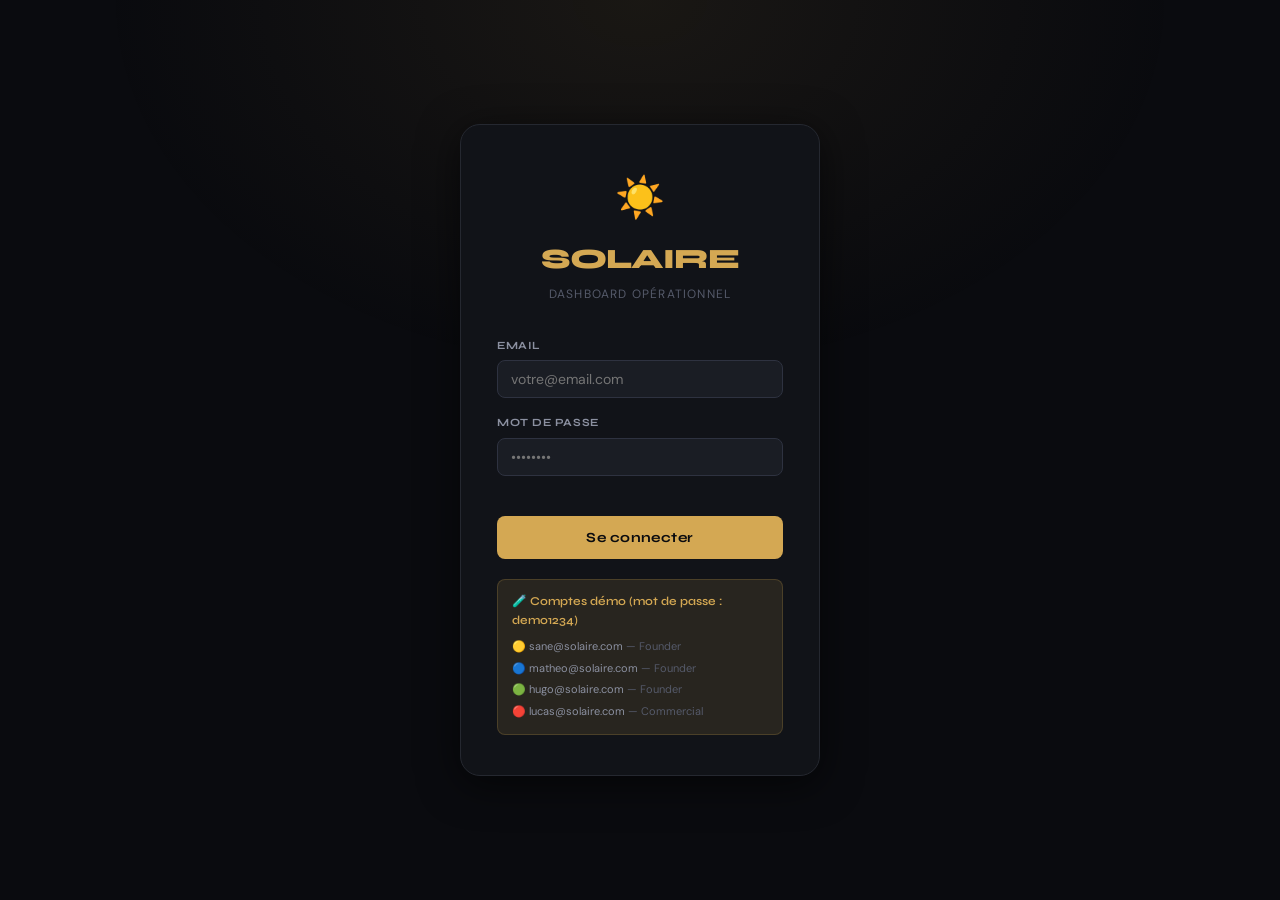
==== index.html @ 40628f66 "Add files via upload" ====
<!DOCTYPE html>
<html lang="fr">
<head>
<meta charset="UTF-8">
<meta name="viewport" content="width=device-width, initial-scale=1.0">
<title>Solaire — Connexion</title>
<link rel="preconnect" href="https://fonts.googleapis.com">
<link href="https://fonts.googleapis.com/css2?family=Syne:wght@400;600;700;800&family=DM+Sans:wght@300;400;500&display=swap" rel="stylesheet">
<link rel="stylesheet" href="css/style.css">
<style>
body { display: flex; align-items: center; justify-content: center; min-height: 100vh; background: var(--bg); }
.login-bg {
  position: fixed; inset: 0; z-index: 0;
  background: radial-gradient(ellipse 60% 60% at 50% 0%, rgba(212,168,83,0.08) 0%, transparent 70%);
}
.login-wrap { position: relative; z-index: 1; width: 100%; max-width: 400px; padding: 20px; }
.login-card {
  background: var(--bg2);
  border: 1px solid var(--border);
  border-radius: 20px;
  padding: 40px 36px;
  box-shadow: var(--shadow-lg);
}
.login-logo { text-align: center; margin-bottom: 32px; }
.login-logo-icon { font-size: 40px; margin-bottom: 8px; }
.login-logo h1 { font-family: 'Syne', sans-serif; font-weight: 800; font-size: 28px; letter-spacing: -0.03em; color: var(--accent); }
.login-logo p { font-size: 12px; color: var(--text3); margin-top: 4px; text-transform: uppercase; letter-spacing: 0.1em; }
.login-form-group { margin-bottom: 16px; }
.login-form-group label { display: block; font-size: 11px; font-weight: 700; font-family: 'Syne', sans-serif; color: var(--text2); margin-bottom: 6px; text-transform: uppercase; letter-spacing: 0.05em; }
.login-submit { width: 100%; margin-top: 24px; padding: 13px; font-size: 14px; border-radius: var(--radius-sm); background: var(--accent); color: #0a0b0f; font-weight: 700; font-family: 'Syne', sans-serif; border: none; cursor: pointer; transition: all .2s; letter-spacing: 0.03em; }
.login-submit:hover { background: var(--accent2); transform: translateY(-1px); }
.login-error { background: var(--red-dim); border: 1px solid rgba(239,68,68,0.3); border-radius: var(--radius-sm); padding: 10px 14px; font-size: 13px; color: var(--red); margin-top: 12px; display: none; }
.demo-hint { background: var(--accent-dim); border: 1px solid rgba(212,168,83,0.2); border-radius: var(--radius-sm); padding: 12px 14px; margin-top: 20px; }
.demo-hint p { font-size: 12px; color: var(--accent); margin-bottom: 6px; font-weight: 600; font-family: 'Syne', sans-serif; }
.demo-hint ul { font-size: 11px; color: var(--text3); list-style: none; }
.demo-hint li { padding: 2px 0; }
.demo-hint li span { color: var(--text2); }
</style>
</head>
<body>
<div class="login-bg"></div>
<div class="login-wrap">
  <div class="login-card">
    <div class="login-logo">
      <div class="login-logo-icon">☀️</div>
      <h1>SOLAIRE</h1>
      <p>Dashboard Opérationnel</p>
    </div>
    <div class="login-form-group">
      <label>Email</label>
      <input type="email" id="login-email" placeholder="votre@email.com" autocomplete="email">
    </div>
    <div class="login-form-group">
      <label>Mot de passe</label>
      <input type="password" id="login-password" placeholder="••••••••" autocomplete="current-password">
    </div>
    <div class="login-error" id="login-error">Email ou mot de passe incorrect</div>
    <button class="login-submit" onclick="handleLogin()">Se connecter</button>
    <div class="demo-hint">
      <p>🧪 Comptes démo (mot de passe : demo1234)</p>
      <ul>
        <li>🟡 <span>sane@solaire.com</span> — Founder</li>
        <li>🔵 <span>matheo@solaire.com</span> — Founder</li>
        <li>🟢 <span>hugo@solaire.com</span> — Founder</li>
        <li>🔴 <span>lucas@solaire.com</span> — Commercial</li>
      </ul>
    </div>
  </div>
</div>
<script src="js/supabase.js"></script>
<script src="js/auth.js"></script>
<script>
document.addEventListener('DOMContentLoaded', () => {
  const existing = getDemoUser();
  if (existing) {
    window.location.href = existing.role === 'founder' ? 'dashboard-founder.html' : 'dashboard-commercial.html';
  }
  document.getElementById('login-password').addEventListener('keydown', e => {
    if (e.key === 'Enter') handleLogin();
  });
});

function handleLogin() {
  const email = document.getElementById('login-email').value.trim();
  const password = document.getElementById('login-password').value;
  const profile = authLogin(email, password);
  if (!profile) {
    document.getElementById('login-error').style.display = 'block';
    return;
  }
  window.location.href = profile.role === 'founder' ? 'dashboard-founder.html' : 'dashboard-commercial.html';
}
</script>
</body>
</html>
---- css/style.css ----
@import url('https://fonts.googleapis.com/css2?family=Syne:wght@400;500;600;700;800&family=DM+Sans:wght@300;400;500&display=swap');

:root {
  --bg: #0a0b0f;
  --bg2: #111318;
  --bg3: #1a1d24;
  --border: #252830;
  --border2: #2e3240;
  --text: #e8eaf0;
  --text2: #8b90a0;
  --text3: #555a6a;
  --accent: #D4A853;
  --accent2: #e8c070;
  --accent-dim: rgba(212,168,83,0.12);
  --red: #ef4444;
  --red-dim: rgba(239,68,68,0.12);
  --green: #22c55e;
  --green-dim: rgba(34,197,94,0.12);
  --blue: #3b82f6;
  --blue-dim: rgba(59,130,246,0.12);
  --purple: #8b5cf6;
  --purple-dim: rgba(139,92,246,0.12);
  --orange: #f97316;
  --orange-dim: rgba(249,115,22,0.12);
  --radius: 12px;
  --radius-sm: 8px;
  --shadow: 0 4px 24px rgba(0,0,0,0.4);
  --shadow-lg: 0 8px 40px rgba(0,0,0,0.6);
}

* { box-sizing: border-box; margin: 0; padding: 0; }
html, body { height: 100%; }

body {
  font-family: 'DM Sans', sans-serif;
  background: var(--bg);
  color: var(--text);
  font-size: 14px;
  line-height: 1.6;
  -webkit-font-smoothing: antialiased;
}

h1, h2, h3, h4, h5 { font-family: 'Syne', sans-serif; }

a { color: var(--accent); text-decoration: none; }
a:hover { color: var(--accent2); }

input, select, textarea {
  background: var(--bg3);
  border: 1px solid var(--border2);
  color: var(--text);
  border-radius: var(--radius-sm);
  padding: 9px 13px;
  font-family: 'DM Sans', sans-serif;
  font-size: 14px;
  outline: none;
  transition: border-color .2s;
  width: 100%;
}
input:focus, select:focus, textarea:focus { border-color: var(--accent); }
select option { background: var(--bg3); }
textarea { resize: vertical; min-height: 80px; }

button {
  cursor: pointer;
  font-family: 'Syne', sans-serif;
  font-size: 13px;
  font-weight: 600;
  border: none;
  border-radius: var(--radius-sm);
  padding: 9px 18px;
  transition: all .18s;
  letter-spacing: 0.02em;
}

.btn-primary {
  background: var(--accent);
  color: #0a0b0f;
}
.btn-primary:hover { background: var(--accent2); transform: translateY(-1px); }

.btn-ghost {
  background: transparent;
  color: var(--text2);
  border: 1px solid var(--border2);
}
.btn-ghost:hover { border-color: var(--accent); color: var(--accent); }

.btn-danger {
  background: var(--red-dim);
  color: var(--red);
  border: 1px solid rgba(239,68,68,0.2);
}
.btn-danger:hover { background: var(--red); color: white; }

.btn-sm { padding: 5px 12px; font-size: 12px; }
.btn-icon { padding: 7px; background: var(--bg3); color: var(--text2); border: 1px solid var(--border); }
.btn-icon:hover { border-color: var(--accent); color: var(--accent); }

/* SCROLLBAR */
::-webkit-scrollbar { width: 5px; height: 5px; }
::-webkit-scrollbar-track { background: var(--bg); }
::-webkit-scrollbar-thumb { background: var(--border2); border-radius: 99px; }
::-webkit-scrollbar-thumb:hover { background: var(--text3); }

/* TAGS / BADGES */
.badge {
  display: inline-flex;
  align-items: center;
  gap: 4px;
  padding: 3px 9px;
  border-radius: 99px;
  font-size: 11px;
  font-weight: 600;
  font-family: 'Syne', sans-serif;
  letter-spacing: 0.03em;
  text-transform: uppercase;
}
.badge-chaud { background: rgba(239,68,68,0.15); color: #ef4444; }
.badge-tiede { background: rgba(249,115,22,0.15); color: #f97316; }
.badge-froid { background: rgba(59,130,246,0.15); color: #3b82f6; }
.badge-termine { background: var(--green-dim); color: var(--green); }
.badge-en_cours { background: var(--blue-dim); color: var(--blue); }
.badge-a_faire { background: var(--bg3); color: var(--text2); border: 1px solid var(--border2); }
.badge-en_retard { background: var(--red-dim); color: var(--red); }
.badge-urgente { background: rgba(239,68,68,0.15); color: #ef4444; }
.badge-haute { background: rgba(249,115,22,0.15); color: #f97316; }
.badge-normale { background: var(--bg3); color: var(--text2); border: 1px solid var(--border2); }
.badge-basse { background: var(--green-dim); color: var(--green); }

/* AVATAR */
.avatar {
  width: 30px;
  height: 30px;
  border-radius: 50%;
  display: inline-flex;
  align-items: center;
  justify-content: center;
  font-family: 'Syne', sans-serif;
  font-weight: 700;
  font-size: 12px;
  flex-shrink: 0;
}

/* CARD */
.card {
  background: var(--bg2);
  border: 1px solid var(--border);
  border-radius: var(--radius);
  padding: 20px;
}
.card-header {
  display: flex;
  align-items: center;
  justify-content: space-between;
  margin-bottom: 16px;
}
.card-title {
  font-family: 'Syne', sans-serif;
  font-weight: 700;
  font-size: 15px;
  color: var(--text);
}

/* TABLE */
.table-wrap { overflow-x: auto; }
table { width: 100%; border-collapse: collapse; }
th {
  text-align: left;
  padding: 10px 14px;
  font-family: 'Syne', sans-serif;
  font-size: 11px;
  font-weight: 700;
  letter-spacing: 0.06em;
  text-transform: uppercase;
  color: var(--text3);
  border-bottom: 1px solid var(--border);
  white-space: nowrap;
}
td {
  padding: 12px 14px;
  border-bottom: 1px solid var(--border);
  color: var(--text2);
  font-size: 13px;
}
tr:last-child td { border-bottom: none; }
tr:hover td { background: rgba(255,255,255,0.015); }
td.text-main { color: var(--text); font-weight: 500; }

/* PROGRESS BAR */
.progress-bar {
  height: 6px;
  background: var(--bg3);
  border-radius: 99px;
  overflow: hidden;
}
.progress-fill {
  height: 100%;
  background: var(--accent);
  border-radius: 99px;
  transition: width .4s ease;
}

/* MODAL */
.modal-overlay {
  position: fixed;
  inset: 0;
  background: rgba(0,0,0,0.7);
  backdrop-filter: blur(4px);
  z-index: 1000;
  display: flex;
  align-items: center;
  justify-content: center;
  padding: 20px;
  opacity: 0;
  pointer-events: none;
  transition: opacity .2s;
}
.modal-overlay.active { opacity: 1; pointer-events: all; }
.modal {
  background: var(--bg2);
  border: 1px solid var(--border2);
  border-radius: 16px;
  padding: 28px;
  width: 100%;
  max-width: 520px;
  max-height: 90vh;
  overflow-y: auto;
  transform: translateY(16px);
  transition: transform .2s;
  box-shadow: var(--shadow-lg);
}
.modal-overlay.active .modal { transform: translateY(0); }
.modal-header {
  display: flex;
  align-items: center;
  justify-content: space-between;
  margin-bottom: 24px;
}
.modal-title {
  font-family: 'Syne', sans-serif;
  font-weight: 700;
  font-size: 18px;
}
.modal-close {
  background: var(--bg3);
  border: 1px solid var(--border2);
  color: var(--text2);
  width: 32px;
  height: 32px;
  border-radius: 8px;
  display: flex;
  align-items: center;
  justify-content: center;
  cursor: pointer;
  font-size: 18px;
  padding: 0;
  flex-shrink: 0;
}
.modal-close:hover { color: var(--text); border-color: var(--accent); }
.form-group { margin-bottom: 16px; }
.form-label { display: block; font-size: 12px; font-weight: 600; font-family: 'Syne', sans-serif; color: var(--text2); margin-bottom: 6px; letter-spacing: 0.04em; text-transform: uppercase; }
.form-row { display: grid; grid-template-columns: 1fr 1fr; gap: 12px; }
.modal-actions { display: flex; gap: 10px; justify-content: flex-end; margin-top: 24px; }

/* EMPTY STATE */
.empty-state {
  text-align: center;
  padding: 48px 20px;
  color: var(--text3);
}
.empty-icon { font-size: 36px; margin-bottom: 12px; }
.empty-state p { font-size: 14px; }

/* TOAST */
.toast-container { position: fixed; bottom: 24px; right: 24px; z-index: 9999; display: flex; flex-direction: column; gap: 8px; }
.toast {
  background: var(--bg2);
  border: 1px solid var(--border2);
  border-radius: var(--radius-sm);
  padding: 12px 16px;
  font-size: 13px;
  box-shadow: var(--shadow);
  display: flex;
  align-items: center;
  gap: 10px;
  min-width: 240px;
  animation: slideIn .2s ease;
}
.toast.success { border-color: rgba(34,197,94,0.4); }
.toast.error { border-color: rgba(239,68,68,0.4); }
@keyframes slideIn { from { transform: translateX(100%); opacity: 0; } to { transform: translateX(0); opacity: 1; } }

/* UTILS */
.flex { display: flex; }
.flex-col { flex-direction: column; }
.items-center { align-items: center; }
.justify-between { justify-content: space-between; }
.gap-2 { gap: 8px; }
.gap-3 { gap: 12px; }
.gap-4 { gap: 16px; }
.mt-1 { margin-top: 4px; }
.mt-2 { margin-top: 8px; }
.mt-3 { margin-top: 12px; }
.mt-4 { margin-top: 16px; }
.mb-3 { margin-bottom: 12px; }
.mb-4 { margin-bottom: 16px; }
.text-sm { font-size: 12px; }
.text-muted { color: var(--text2); }
.text-dim { color: var(--text3); }
.text-accent { color: var(--accent); }
.text-red { color: var(--red); }
.text-green { color: var(--green); }
.font-bold { font-weight: 700; font-family: 'Syne', sans-serif; }
.w-full { width: 100%; }
.hidden { display: none !important; }
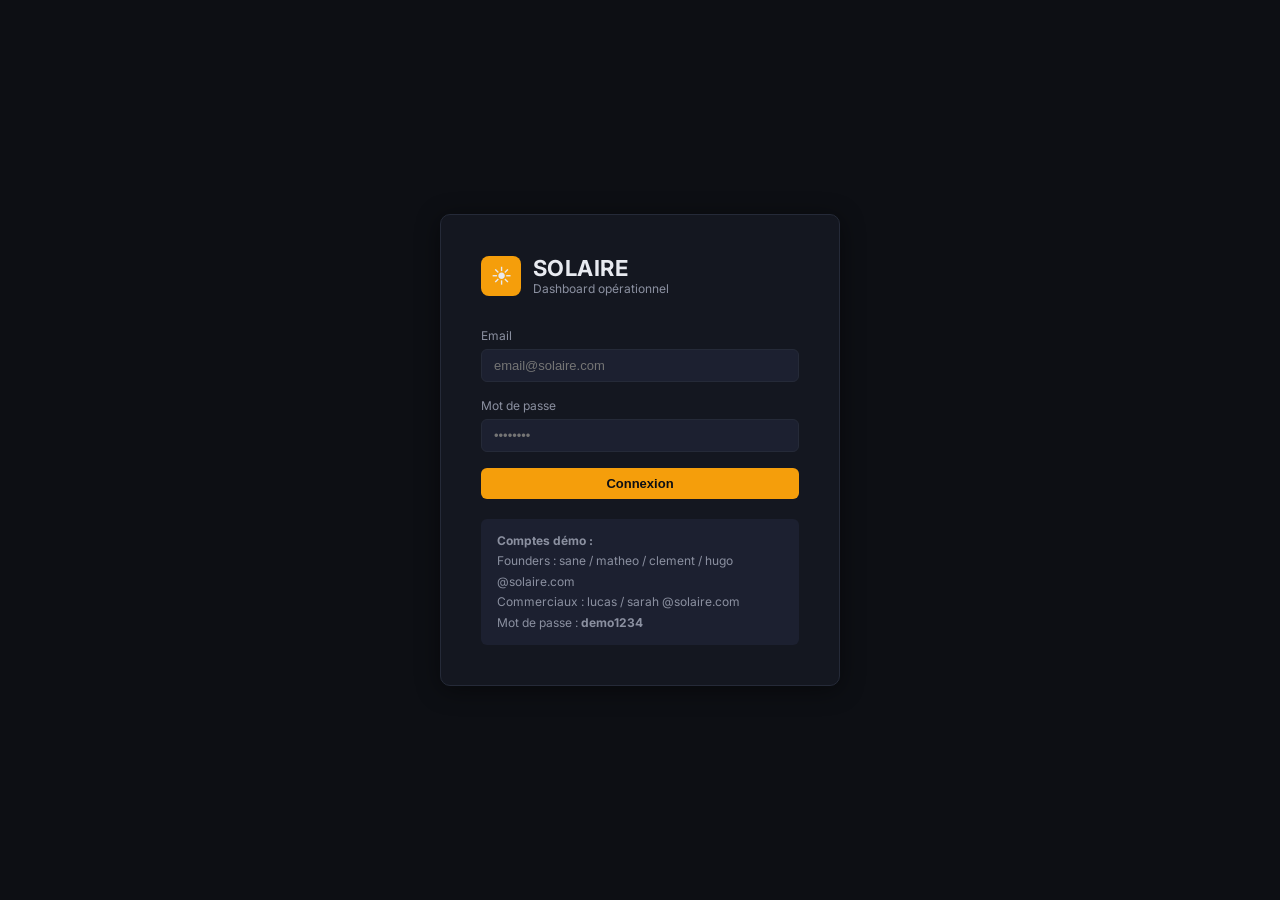
==== commit 46444edf: "Add files via upload" ====
--- a/index.html
+++ b/index.html
@@ -1,95 +1,70 @@
 <!DOCTYPE html>
 <html lang="fr">
 <head>
-<meta charset="UTF-8">
-<meta name="viewport" content="width=device-width, initial-scale=1.0">
+<meta charset="UTF-8" />
+<meta name="viewport" content="width=device-width, initial-scale=1.0" />
 <title>Solaire — Connexion</title>
-<link rel="preconnect" href="https://fonts.googleapis.com">
-<link href="https://fonts.googleapis.com/css2?family=Syne:wght@400;600;700;800&family=DM+Sans:wght@300;400;500&display=swap" rel="stylesheet">
-<link rel="stylesheet" href="css/style.css">
-<style>
-body { display: flex; align-items: center; justify-content: center; min-height: 100vh; background: var(--bg); }
-.login-bg {
-  position: fixed; inset: 0; z-index: 0;
-  background: radial-gradient(ellipse 60% 60% at 50% 0%, rgba(212,168,83,0.08) 0%, transparent 70%);
-}
-.login-wrap { position: relative; z-index: 1; width: 100%; max-width: 400px; padding: 20px; }
-.login-card {
-  background: var(--bg2);
-  border: 1px solid var(--border);
-  border-radius: 20px;
-  padding: 40px 36px;
-  box-shadow: var(--shadow-lg);
-}
-.login-logo { text-align: center; margin-bottom: 32px; }
-.login-logo-icon { font-size: 40px; margin-bottom: 8px; }
-.login-logo h1 { font-family: 'Syne', sans-serif; font-weight: 800; font-size: 28px; letter-spacing: -0.03em; color: var(--accent); }
-.login-logo p { font-size: 12px; color: var(--text3); margin-top: 4px; text-transform: uppercase; letter-spacing: 0.1em; }
-.login-form-group { margin-bottom: 16px; }
-.login-form-group label { display: block; font-size: 11px; font-weight: 700; font-family: 'Syne', sans-serif; color: var(--text2); margin-bottom: 6px; text-transform: uppercase; letter-spacing: 0.05em; }
-.login-submit { width: 100%; margin-top: 24px; padding: 13px; font-size: 14px; border-radius: var(--radius-sm); background: var(--accent); color: #0a0b0f; font-weight: 700; font-family: 'Syne', sans-serif; border: none; cursor: pointer; transition: all .2s; letter-spacing: 0.03em; }
-.login-submit:hover { background: var(--accent2); transform: translateY(-1px); }
-.login-error { background: var(--red-dim); border: 1px solid rgba(239,68,68,0.3); border-radius: var(--radius-sm); padding: 10px 14px; font-size: 13px; color: var(--red); margin-top: 12px; display: none; }
-.demo-hint { background: var(--accent-dim); border: 1px solid rgba(212,168,83,0.2); border-radius: var(--radius-sm); padding: 12px 14px; margin-top: 20px; }
-.demo-hint p { font-size: 12px; color: var(--accent); margin-bottom: 6px; font-weight: 600; font-family: 'Syne', sans-serif; }
-.demo-hint ul { font-size: 11px; color: var(--text3); list-style: none; }
-.demo-hint li { padding: 2px 0; }
-.demo-hint li span { color: var(--text2); }
-</style>
+<link rel="stylesheet" href="css/style.css" />
+<link rel="preconnect" href="https://fonts.googleapis.com" />
+<link href="https://fonts.googleapis.com/css2?family=Inter:wght@400;500;600;700&display=swap" rel="stylesheet" />
 </head>
 <body>
-<div class="login-bg"></div>
-<div class="login-wrap">
+<div class="login-page">
   <div class="login-card">
     <div class="login-logo">
       <div class="login-logo-icon">☀️</div>
-      <h1>SOLAIRE</h1>
-      <p>Dashboard Opérationnel</p>
+      <div>
+        <div class="login-logo-text">SOLAIRE</div>
+        <div class="login-logo-sub">Dashboard opérationnel</div>
+      </div>
     </div>
-    <div class="login-form-group">
-      <label>Email</label>
-      <input type="email" id="login-email" placeholder="votre@email.com" autocomplete="email">
+    <div class="login-field">
+      <div class="login-label">Email</div>
+      <input id="email" class="input" type="email" placeholder="email@solaire.com" />
     </div>
-    <div class="login-form-group">
-      <label>Mot de passe</label>
-      <input type="password" id="login-password" placeholder="••••••••" autocomplete="current-password">
+    <div class="login-field">
+      <div class="login-label">Mot de passe</div>
+      <input id="password" class="input" type="password" placeholder="••••••••" onkeydown="if(event.key==='Enter')login()" />
     </div>
-    <div class="login-error" id="login-error">Email ou mot de passe incorrect</div>
-    <button class="login-submit" onclick="handleLogin()">Se connecter</button>
-    <div class="demo-hint">
-      <p>🧪 Comptes démo (mot de passe : demo1234)</p>
-      <ul>
-        <li>🟡 <span>sane@solaire.com</span> — Founder</li>
-        <li>🔵 <span>matheo@solaire.com</span> — Founder</li>
-        <li>🟢 <span>hugo@solaire.com</span> — Founder</li>
-        <li>🔴 <span>lucas@solaire.com</span> — Commercial</li>
-      </ul>
+    <button class="btn-primary w-full" onclick="login()">Connexion</button>
+    <div id="login-error" class="login-error"></div>
+    <div class="login-hint">
+      <strong>Comptes démo :</strong><br />
+      Founders : sane / matheo / clement / hugo @solaire.com<br />
+      Commerciaux : lucas / sarah @solaire.com<br />
+      Mot de passe : <strong>demo1234</strong>
     </div>
   </div>
 </div>
-<script src="js/supabase.js"></script>
-<script src="js/auth.js"></script>
+
 <script>
-document.addEventListener('DOMContentLoaded', () => {
-  const existing = getDemoUser();
-  if (existing) {
-    window.location.href = existing.role === 'founder' ? 'dashboard-founder.html' : 'dashboard-commercial.html';
-  }
-  document.getElementById('login-password').addEventListener('keydown', e => {
-    if (e.key === 'Enter') handleLogin();
-  });
-});
+const DEMO_LOGINS = {
+  'sane@solaire.com':    { password:'demo1234', role:'founder',    name:'Sane',    avatar:'SA' },
+  'matheo@solaire.com':  { password:'demo1234', role:'founder',    name:'Mathéo',  avatar:'MA' },
+  'clement@solaire.com': { password:'demo1234', role:'founder',    name:'Clément', avatar:'CL' },
+  'hugo@solaire.com':    { password:'demo1234', role:'founder',    name:'Hugo',    avatar:'HU' },
+  'lucas@solaire.com':   { password:'demo1234', role:'commercial', name:'Lucas',   avatar:'LU' },
+  'sarah@solaire.com':   { password:'demo1234', role:'commercial', name:'Sarah',   avatar:'SA' },
+};
+// already logged in?
+const u = JSON.parse(sessionStorage.getItem('solaire_user') || 'null');
+if (u) window.location.href = u.role === 'founder' ? 'dashboard-founder.html' : 'dashboard-commercial.html';
 
-function handleLogin() {
-  const email = document.getElementById('login-email').value.trim();
-  const password = document.getElementById('login-password').value;
-  const profile = authLogin(email, password);
-  if (!profile) {
-    document.getElementById('login-error').style.display = 'block';
+function login() {
+  const email = document.getElementById('email').value.trim().toLowerCase();
+  const password = document.getElementById('password').value;
+  const user = DEMO_LOGINS[email];
+  if (!user || user.password !== password) {
+    document.getElementById('login-error').textContent = 'Email ou mot de passe incorrect.';
     return;
   }
-  window.location.href = profile.role === 'founder' ? 'dashboard-founder.html' : 'dashboard-commercial.html';
+  sessionStorage.setItem('solaire_user', JSON.stringify({ email, ...user }));
+  window.location.href = user.role === 'founder' ? 'dashboard-founder.html' : 'dashboard-commercial.html';
 }
+
+// theme persistence
+const theme = localStorage.getItem('solaire_theme') || 'dark';
+if (theme === 'light') document.body.classList.add('light');
 </script>
 </body>
 </html>
--- a/css/style.css
+++ b/css/style.css
@@ -1,316 +1,215 @@
-@import url('https://fonts.googleapis.com/css2?family=Syne:wght@400;500;600;700;800&family=DM+Sans:wght@300;400;500&display=swap');
+/* ============================================================
+   SOLAIRE — Global Tokens & Theme
+   ============================================================ */
 
 :root {
-  --bg: #0a0b0f;
-  --bg2: #111318;
-  --bg3: #1a1d24;
-  --border: #252830;
-  --border2: #2e3240;
-  --text: #e8eaf0;
-  --text2: #8b90a0;
-  --text3: #555a6a;
-  --accent: #D4A853;
-  --accent2: #e8c070;
-  --accent-dim: rgba(212,168,83,0.12);
-  --red: #ef4444;
-  --red-dim: rgba(239,68,68,0.12);
-  --green: #22c55e;
-  --green-dim: rgba(34,197,94,0.12);
-  --blue: #3b82f6;
-  --blue-dim: rgba(59,130,246,0.12);
-  --purple: #8b5cf6;
-  --purple-dim: rgba(139,92,246,0.12);
-  --orange: #f97316;
-  --orange-dim: rgba(249,115,22,0.12);
-  --radius: 12px;
-  --radius-sm: 8px;
-  --shadow: 0 4px 24px rgba(0,0,0,0.4);
-  --shadow-lg: 0 8px 40px rgba(0,0,0,0.6);
+  --bg:          #0d0f14;
+  --bg2:         #141720;
+  --bg3:         #1c2030;
+  --border:      #252a38;
+  --text:        #e8eaf0;
+  --text2:       #8b90a0;
+  --text3:       #5a5f70;
+  --accent:      #f59e0b;
+  --accent2:     #fbbf24;
+  --blue:        #3b82f6;
+  --green:       #10b981;
+  --red:         #ef4444;
+  --orange:      #f97316;
+  --purple:      #8b5cf6;
+  --radius:      10px;
+  --radius-sm:   6px;
+  --shadow:      0 4px 24px rgba(0,0,0,.45);
+}
+
+body.light {
+  --bg:    #f0f2f7;
+  --bg2:   #ffffff;
+  --bg3:   #e8eaf0;
+  --border:#d0d4e0;
+  --text:  #1a1d28;
+  --text2: #5a5f70;
+  --text3: #9095a8;
+  --shadow:0 4px 24px rgba(0,0,0,.12);
 }
 
 * { box-sizing: border-box; margin: 0; padding: 0; }
-html, body { height: 100%; }
-
-body {
-  font-family: 'DM Sans', sans-serif;
-  background: var(--bg);
+body { font-family: 'Inter', system-ui, sans-serif; background: var(--bg); color: var(--text); min-height: 100vh; font-size: 14px; }
+
+a { color: inherit; text-decoration: none; }
+
+/* ── Scrollbar ────────────────────────────────────────────── */
+::-webkit-scrollbar { width: 6px; height: 6px; }
+::-webkit-scrollbar-track { background: var(--bg2); }
+::-webkit-scrollbar-thumb { background: var(--border); border-radius: 3px; }
+
+/* ── Inputs ───────────────────────────────────────────────── */
+.input {
+  width: 100%;
+  background: var(--bg3);
+  border: 1px solid var(--border);
+  border-radius: var(--radius-sm);
   color: var(--text);
-  font-size: 14px;
-  line-height: 1.6;
-  -webkit-font-smoothing: antialiased;
-}
-
-h1, h2, h3, h4, h5 { font-family: 'Syne', sans-serif; }
-
-a { color: var(--accent); text-decoration: none; }
-a:hover { color: var(--accent2); }
-
-input, select, textarea {
-  background: var(--bg3);
-  border: 1px solid var(--border2);
-  color: var(--text);
-  border-radius: var(--radius-sm);
-  padding: 9px 13px;
-  font-family: 'DM Sans', sans-serif;
-  font-size: 14px;
+  padding: 8px 12px;
+  font-size: 13px;
   outline: none;
-  transition: border-color .2s;
-  width: 100%;
-}
-input:focus, select:focus, textarea:focus { border-color: var(--accent); }
-select option { background: var(--bg3); }
-textarea { resize: vertical; min-height: 80px; }
-
-button {
-  cursor: pointer;
-  font-family: 'Syne', sans-serif;
-  font-size: 13px;
-  font-weight: 600;
+  transition: border .15s;
+}
+.input:focus { border-color: var(--accent); }
+select.input { cursor: pointer; }
+
+/* ── Buttons ──────────────────────────────────────────────── */
+.btn-primary {
+  background: var(--accent);
+  color: #0d0f14;
   border: none;
   border-radius: var(--radius-sm);
-  padding: 9px 18px;
-  transition: all .18s;
-  letter-spacing: 0.02em;
-}
-
-.btn-primary {
-  background: var(--accent);
-  color: #0a0b0f;
-}
-.btn-primary:hover { background: var(--accent2); transform: translateY(-1px); }
-
-.btn-ghost {
-  background: transparent;
+  padding: 8px 16px;
+  font-size: 13px;
+  font-weight: 600;
+  cursor: pointer;
+  transition: opacity .15s;
+  white-space: nowrap;
+}
+.btn-primary:hover { opacity: .85; }
+
+.btn-secondary {
+  background: var(--bg3);
+  color: var(--text);
+  border: 1px solid var(--border);
+  border-radius: var(--radius-sm);
+  padding: 8px 16px;
+  font-size: 13px;
+  cursor: pointer;
+}
+.btn-secondary:hover { background: var(--border); }
+
+.btn-xs {
+  padding: 3px 8px;
+  font-size: 11px;
+  border-radius: 4px;
+  border: none;
+  cursor: pointer;
+  font-weight: 500;
+}
+.btn-green { background: rgba(16,185,129,.2); color: var(--green); }
+.btn-green:hover { background: rgba(16,185,129,.35); }
+.btn-ghost { background: var(--bg3); color: var(--text2); border: 1px solid var(--border); }
+.btn-ghost:hover { background: var(--border); }
+
+/* ── Cards ────────────────────────────────────────────────── */
+.card {
+  background: var(--bg2);
+  border: 1px solid var(--border);
+  border-radius: var(--radius);
+  padding: 20px;
+}
+.card-title {
+  font-size: 13px;
+  font-weight: 600;
   color: var(--text2);
-  border: 1px solid var(--border2);
-}
-.btn-ghost:hover { border-color: var(--accent); color: var(--accent); }
-
-.btn-danger {
-  background: var(--red-dim);
-  color: var(--red);
-  border: 1px solid rgba(239,68,68,0.2);
-}
-.btn-danger:hover { background: var(--red); color: white; }
-
-.btn-sm { padding: 5px 12px; font-size: 12px; }
-.btn-icon { padding: 7px; background: var(--bg3); color: var(--text2); border: 1px solid var(--border); }
-.btn-icon:hover { border-color: var(--accent); color: var(--accent); }
-
-/* SCROLLBAR */
-::-webkit-scrollbar { width: 5px; height: 5px; }
-::-webkit-scrollbar-track { background: var(--bg); }
-::-webkit-scrollbar-thumb { background: var(--border2); border-radius: 99px; }
-::-webkit-scrollbar-thumb:hover { background: var(--text3); }
-
-/* TAGS / BADGES */
-.badge {
-  display: inline-flex;
-  align-items: center;
-  gap: 4px;
-  padding: 3px 9px;
-  border-radius: 99px;
-  font-size: 11px;
-  font-weight: 600;
-  font-family: 'Syne', sans-serif;
-  letter-spacing: 0.03em;
   text-transform: uppercase;
-}
-.badge-chaud { background: rgba(239,68,68,0.15); color: #ef4444; }
-.badge-tiede { background: rgba(249,115,22,0.15); color: #f97316; }
-.badge-froid { background: rgba(59,130,246,0.15); color: #3b82f6; }
-.badge-termine { background: var(--green-dim); color: var(--green); }
-.badge-en_cours { background: var(--blue-dim); color: var(--blue); }
-.badge-a_faire { background: var(--bg3); color: var(--text2); border: 1px solid var(--border2); }
-.badge-en_retard { background: var(--red-dim); color: var(--red); }
-.badge-urgente { background: rgba(239,68,68,0.15); color: #ef4444; }
-.badge-haute { background: rgba(249,115,22,0.15); color: #f97316; }
-.badge-normale { background: var(--bg3); color: var(--text2); border: 1px solid var(--border2); }
-.badge-basse { background: var(--green-dim); color: var(--green); }
-
-/* AVATAR */
-.avatar {
-  width: 30px;
-  height: 30px;
-  border-radius: 50%;
-  display: inline-flex;
+  letter-spacing: .06em;
+  margin-bottom: 16px;
+}
+.mb-16 { margin-bottom: 16px; }
+
+/* ── Modals ───────────────────────────────────────────────── */
+.modal-overlay {
+  display: none;
+  position: fixed; inset: 0;
+  background: rgba(0,0,0,.6);
+  backdrop-filter: blur(4px);
+  z-index: 999;
   align-items: center;
   justify-content: center;
-  font-family: 'Syne', sans-serif;
-  font-weight: 700;
-  font-size: 12px;
-  flex-shrink: 0;
-}
-
-/* CARD */
-.card {
-  background: var(--bg2);
-  border: 1px solid var(--border);
-  border-radius: var(--radius);
-  padding: 20px;
-}
-.card-header {
-  display: flex;
-  align-items: center;
-  justify-content: space-between;
-  margin-bottom: 16px;
-}
-.card-title {
-  font-family: 'Syne', sans-serif;
-  font-weight: 700;
-  font-size: 15px;
-  color: var(--text);
-}
-
-/* TABLE */
-.table-wrap { overflow-x: auto; }
-table { width: 100%; border-collapse: collapse; }
-th {
-  text-align: left;
-  padding: 10px 14px;
-  font-family: 'Syne', sans-serif;
-  font-size: 11px;
-  font-weight: 700;
-  letter-spacing: 0.06em;
-  text-transform: uppercase;
-  color: var(--text3);
-  border-bottom: 1px solid var(--border);
-  white-space: nowrap;
-}
-td {
-  padding: 12px 14px;
-  border-bottom: 1px solid var(--border);
-  color: var(--text2);
-  font-size: 13px;
-}
-tr:last-child td { border-bottom: none; }
-tr:hover td { background: rgba(255,255,255,0.015); }
-td.text-main { color: var(--text); font-weight: 500; }
-
-/* PROGRESS BAR */
-.progress-bar {
-  height: 6px;
-  background: var(--bg3);
-  border-radius: 99px;
-  overflow: hidden;
-}
-.progress-fill {
-  height: 100%;
-  background: var(--accent);
-  border-radius: 99px;
-  transition: width .4s ease;
-}
-
-/* MODAL */
-.modal-overlay {
-  position: fixed;
-  inset: 0;
-  background: rgba(0,0,0,0.7);
-  backdrop-filter: blur(4px);
-  z-index: 1000;
-  display: flex;
-  align-items: center;
-  justify-content: center;
-  padding: 20px;
-  opacity: 0;
-  pointer-events: none;
-  transition: opacity .2s;
-}
-.modal-overlay.active { opacity: 1; pointer-events: all; }
+}
+.modal-overlay.active { display: flex; }
 .modal {
   background: var(--bg2);
-  border: 1px solid var(--border2);
-  border-radius: 16px;
-  padding: 28px;
-  width: 100%;
-  max-width: 520px;
+  border: 1px solid var(--border);
+  border-radius: var(--radius);
+  width: 440px;
   max-height: 90vh;
   overflow-y: auto;
-  transform: translateY(16px);
-  transition: transform .2s;
-  box-shadow: var(--shadow-lg);
-}
-.modal-overlay.active .modal { transform: translateY(0); }
+  box-shadow: var(--shadow);
+}
+.modal-wide { width: 620px; }
 .modal-header {
-  display: flex;
-  align-items: center;
-  justify-content: space-between;
-  margin-bottom: 24px;
-}
-.modal-title {
-  font-family: 'Syne', sans-serif;
-  font-weight: 700;
-  font-size: 18px;
-}
-.modal-close {
-  background: var(--bg3);
-  border: 1px solid var(--border2);
-  color: var(--text2);
-  width: 32px;
-  height: 32px;
-  border-radius: 8px;
-  display: flex;
-  align-items: center;
-  justify-content: center;
-  cursor: pointer;
-  font-size: 18px;
-  padding: 0;
-  flex-shrink: 0;
-}
-.modal-close:hover { color: var(--text); border-color: var(--accent); }
-.form-group { margin-bottom: 16px; }
-.form-label { display: block; font-size: 12px; font-weight: 600; font-family: 'Syne', sans-serif; color: var(--text2); margin-bottom: 6px; letter-spacing: 0.04em; text-transform: uppercase; }
-.form-row { display: grid; grid-template-columns: 1fr 1fr; gap: 12px; }
-.modal-actions { display: flex; gap: 10px; justify-content: flex-end; margin-top: 24px; }
-
-/* EMPTY STATE */
+  display: flex; align-items: center; justify-content: space-between;
+  padding: 16px 20px;
+  border-bottom: 1px solid var(--border);
+  font-weight: 600;
+}
+.modal-header button { background: none; border: none; color: var(--text2); cursor: pointer; font-size: 16px; }
+.modal-body { padding: 20px; display: flex; flex-direction: column; gap: 10px; }
+.modal-grid { display: grid; grid-template-columns: 1fr 1fr; gap: 10px; }
+.modal-footer { padding: 16px 20px; border-top: 1px solid var(--border); display: flex; justify-content: flex-end; gap: 8px; }
+
+/* ── Toast ────────────────────────────────────────────────── */
+.toast {
+  position: fixed; bottom: 24px; right: 24px;
+  background: var(--bg3); color: var(--text);
+  border: 1px solid var(--border);
+  border-left: 3px solid var(--green);
+  padding: 10px 18px; border-radius: var(--radius-sm);
+  font-size: 13px; z-index: 9999;
+  transform: translateY(10px); opacity: 0;
+  transition: all .25s;
+}
+.toast.show { transform: translateY(0); opacity: 1; }
+.toast-error { border-left-color: var(--red); }
+.toast-warning { border-left-color: var(--orange); }
+
+/* ── Badges & Status ──────────────────────────────────────── */
+.badge-neutral { background: var(--bg3); color: var(--text2); padding: 2px 8px; border-radius: 20px; font-size: 11px; }
+.badge-count { background: var(--accent); color: #0d0f14; padding: 1px 7px; border-radius: 20px; font-size: 11px; font-weight: 700; }
+
+.badge-status { padding: 2px 10px; border-radius: 20px; font-size: 11px; font-weight: 500; }
+.status-actif      { background: rgba(16,185,129,.15); color: var(--green); }
+.status-froid      { background: rgba(107,114,128,.15); color: var(--text2); }
+.status-à-contacter { background: rgba(59,130,246,.15); color: var(--blue); }
+.status-en-approche { background: rgba(245,158,11,.15); color: var(--accent); }
+.status-à-qualifier { background: rgba(139,92,246,.15); color: var(--purple); }
+.status-archivé    { background: rgba(107,114,128,.15); color: var(--text3); }
+
+.badge-prio { padding: 2px 8px; border-radius: 20px; font-size: 11px; }
+.prio-haute   { background: rgba(239,68,68,.15); color: var(--red); }
+.prio-normale { background: rgba(245,158,11,.1);  color: var(--accent); }
+.prio-basse   { background: rgba(107,114,128,.1); color: var(--text2); }
+
+/* ── Empty state ──────────────────────────────────────────── */
 .empty-state {
-  text-align: center;
-  padding: 48px 20px;
-  color: var(--text3);
-}
-.empty-icon { font-size: 36px; margin-bottom: 12px; }
-.empty-state p { font-size: 14px; }
-
-/* TOAST */
-.toast-container { position: fixed; bottom: 24px; right: 24px; z-index: 9999; display: flex; flex-direction: column; gap: 8px; }
-.toast {
+  text-align: center; color: var(--text3); padding: 60px 20px; font-size: 14px;
+}
+
+/* ── Utility ──────────────────────────────────────────────── */
+.mt-16 { margin-top: 16px; }
+.w-full { width: 100%; }
+.val-neg { color: var(--red); }
+.val-pos { color: var(--green); }
+.neg { color: var(--red); }
+.pos { color: var(--green); }
+
+/* ── Login page ───────────────────────────────────────────── */
+.login-page {
+  min-height: 100vh;
+  display: flex; align-items: center; justify-content: center;
+  background: var(--bg);
+}
+.login-card {
   background: var(--bg2);
-  border: 1px solid var(--border2);
-  border-radius: var(--radius-sm);
-  padding: 12px 16px;
-  font-size: 13px;
+  border: 1px solid var(--border);
+  border-radius: var(--radius);
+  padding: 40px;
+  width: 400px;
   box-shadow: var(--shadow);
-  display: flex;
-  align-items: center;
-  gap: 10px;
-  min-width: 240px;
-  animation: slideIn .2s ease;
-}
-.toast.success { border-color: rgba(34,197,94,0.4); }
-.toast.error { border-color: rgba(239,68,68,0.4); }
-@keyframes slideIn { from { transform: translateX(100%); opacity: 0; } to { transform: translateX(0); opacity: 1; } }
-
-/* UTILS */
-.flex { display: flex; }
-.flex-col { flex-direction: column; }
-.items-center { align-items: center; }
-.justify-between { justify-content: space-between; }
-.gap-2 { gap: 8px; }
-.gap-3 { gap: 12px; }
-.gap-4 { gap: 16px; }
-.mt-1 { margin-top: 4px; }
-.mt-2 { margin-top: 8px; }
-.mt-3 { margin-top: 12px; }
-.mt-4 { margin-top: 16px; }
-.mb-3 { margin-bottom: 12px; }
-.mb-4 { margin-bottom: 16px; }
-.text-sm { font-size: 12px; }
-.text-muted { color: var(--text2); }
-.text-dim { color: var(--text3); }
-.text-accent { color: var(--accent); }
-.text-red { color: var(--red); }
-.text-green { color: var(--green); }
-.font-bold { font-weight: 700; font-family: 'Syne', sans-serif; }
-.w-full { width: 100%; }
-.hidden { display: none !important; }
+}
+.login-logo { display: flex; align-items: center; gap: 12px; margin-bottom: 32px; }
+.login-logo-icon { width: 40px; height: 40px; background: var(--accent); border-radius: 8px; display: flex; align-items: center; justify-content: center; font-size: 20px; }
+.login-logo-text { font-size: 22px; font-weight: 700; letter-spacing: .02em; }
+.login-logo-sub { font-size: 12px; color: var(--text2); }
+.login-label { font-size: 12px; color: var(--text2); margin-bottom: 6px; }
+.login-field { margin-bottom: 16px; }
+.login-error { color: var(--red); font-size: 12px; margin-top: 8px; }
+.login-hint { margin-top: 20px; padding: 12px 16px; background: var(--bg3); border-radius: var(--radius-sm); font-size: 12px; color: var(--text2); line-height: 1.7; }
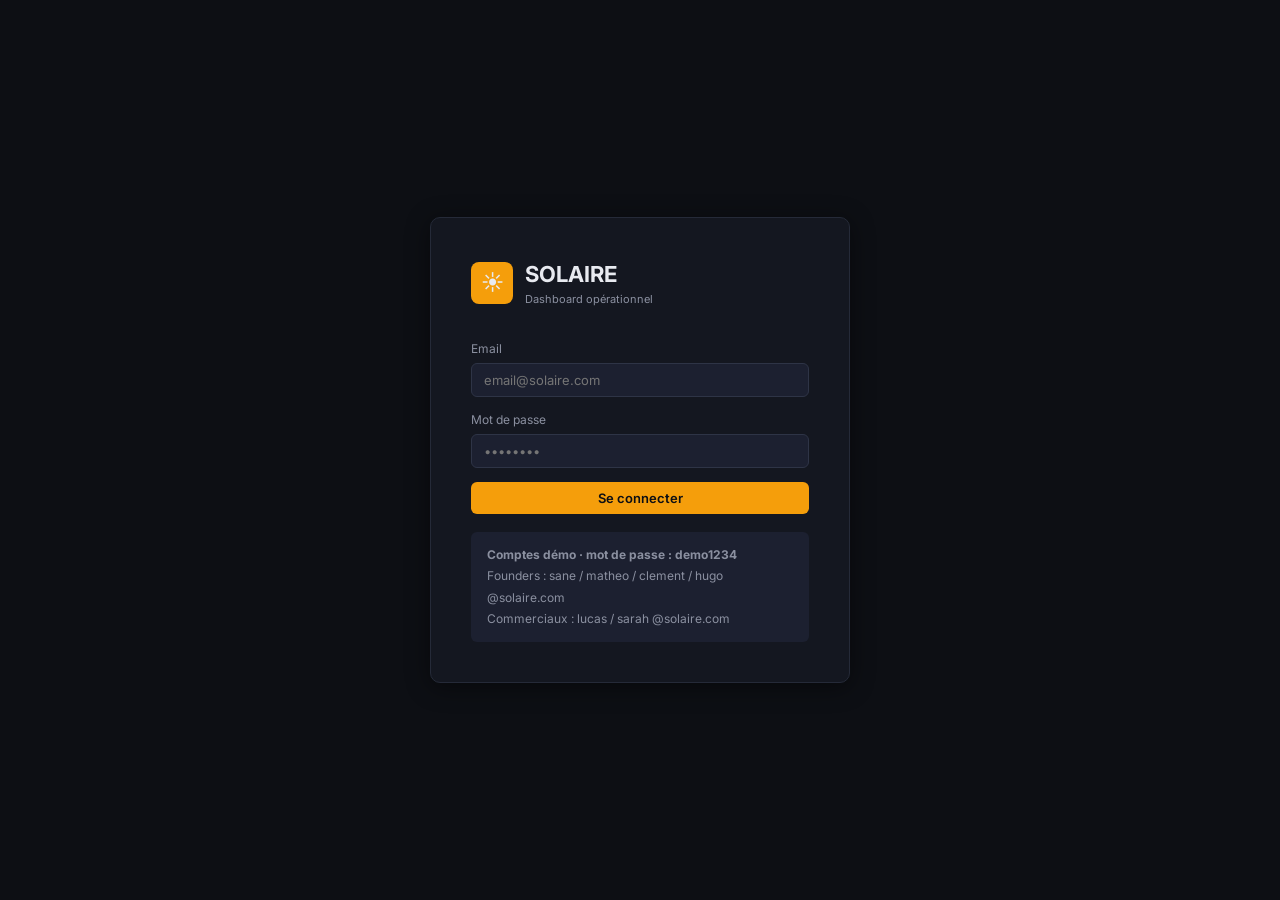
==== commit add7be5e: "Add files via upload" ====
--- a/index.html
+++ b/index.html
@@ -1,12 +1,25 @@
 <!DOCTYPE html>
 <html lang="fr">
 <head>
-<meta charset="UTF-8" />
-<meta name="viewport" content="width=device-width, initial-scale=1.0" />
+<meta charset="UTF-8"/>
+<meta name="viewport" content="width=device-width,initial-scale=1.0"/>
 <title>Solaire — Connexion</title>
-<link rel="stylesheet" href="css/style.css" />
-<link rel="preconnect" href="https://fonts.googleapis.com" />
-<link href="https://fonts.googleapis.com/css2?family=Inter:wght@400;500;600;700&display=swap" rel="stylesheet" />
+<link rel="stylesheet" href="css/style.css"/>
+<link rel="preconnect" href="https://fonts.googleapis.com"/>
+<link href="https://fonts.googleapis.com/css2?family=Inter:wght@400;500;600;700&display=swap" rel="stylesheet"/>
+<!-- data.js synchrone pour que DEMO_LOGINS soit dispo immédiatement -->
+<script src="js/data.js"></script>
+<script src="js/utils.js"></script>
+<script>
+// Redirection si déjà connecté
+(function(){
+  const u = getCurrentUser();
+  if (u) window.location.href = u.role === 'founder' ? 'dashboard-founder.html' : 'dashboard-commercial.html';
+  // Appliquer le thème sauvegardé
+  const t = localStorage.getItem('solaire_theme') || 'dark';
+  if (t === 'light') document.documentElement.classList.add('light');
+})();
+</script>
 </head>
 <body>
 <div class="login-page">
@@ -19,52 +32,37 @@
       </div>
     </div>
     <div class="login-field">
-      <div class="login-label">Email</div>
-      <input id="email" class="input" type="email" placeholder="email@solaire.com" />
+      <label class="login-label">Email</label>
+      <input id="inp-email" class="inp" type="email" placeholder="email@solaire.com" autocomplete="username"/>
     </div>
     <div class="login-field">
-      <div class="login-label">Mot de passe</div>
-      <input id="password" class="input" type="password" placeholder="••••••••" onkeydown="if(event.key==='Enter')login()" />
+      <label class="login-label">Mot de passe</label>
+      <input id="inp-pw" class="inp" type="password" placeholder="••••••••" autocomplete="current-password"/>
     </div>
-    <button class="btn-primary w-full" onclick="login()">Connexion</button>
-    <div id="login-error" class="login-error"></div>
+    <div id="login-err" class="login-err"></div>
+    <button class="btn-primary w100" onclick="doLogin()">Se connecter</button>
     <div class="login-hint">
-      <strong>Comptes démo :</strong><br />
-      Founders : sane / matheo / clement / hugo @solaire.com<br />
-      Commerciaux : lucas / sarah @solaire.com<br />
-      Mot de passe : <strong>demo1234</strong>
+      <strong>Comptes démo · mot de passe : demo1234</strong><br/>
+      Founders : sane / matheo / clement / hugo @solaire.com<br/>
+      Commerciaux : lucas / sarah @solaire.com
     </div>
   </div>
 </div>
-
 <script>
-const DEMO_LOGINS = {
-  'sane@solaire.com':    { password:'demo1234', role:'founder',    name:'Sane',    avatar:'SA' },
-  'matheo@solaire.com':  { password:'demo1234', role:'founder',    name:'Mathéo',  avatar:'MA' },
-  'clement@solaire.com': { password:'demo1234', role:'founder',    name:'Clément', avatar:'CL' },
-  'hugo@solaire.com':    { password:'demo1234', role:'founder',    name:'Hugo',    avatar:'HU' },
-  'lucas@solaire.com':   { password:'demo1234', role:'commercial', name:'Lucas',   avatar:'LU' },
-  'sarah@solaire.com':   { password:'demo1234', role:'commercial', name:'Sarah',   avatar:'SA' },
-};
-// already logged in?
-const u = JSON.parse(sessionStorage.getItem('solaire_user') || 'null');
-if (u) window.location.href = u.role === 'founder' ? 'dashboard-founder.html' : 'dashboard-commercial.html';
-
-function login() {
-  const email = document.getElementById('email').value.trim().toLowerCase();
-  const password = document.getElementById('password').value;
-  const user = DEMO_LOGINS[email];
-  if (!user || user.password !== password) {
-    document.getElementById('login-error').textContent = 'Email ou mot de passe incorrect.';
+document.getElementById('inp-pw').addEventListener('keydown', function(e) {
+  if (e.key === 'Enter') doLogin();
+});
+function doLogin() {
+  const email = document.getElementById('inp-email').value.trim().toLowerCase();
+  const pw    = document.getElementById('inp-pw').value;
+  const user  = DEMO_LOGINS[email];
+  if (!user || user.password !== pw) {
+    document.getElementById('login-err').textContent = 'Email ou mot de passe incorrect.';
     return;
   }
-  sessionStorage.setItem('solaire_user', JSON.stringify({ email, ...user }));
+  sessionStorage.setItem('solaire_user', JSON.stringify({email, role:user.role, name:user.name, initials:user.initials}));
   window.location.href = user.role === 'founder' ? 'dashboard-founder.html' : 'dashboard-commercial.html';
 }
-
-// theme persistence
-const theme = localStorage.getItem('solaire_theme') || 'dark';
-if (theme === 'light') document.body.classList.add('light');
 </script>
 </body>
 </html>
--- a/css/style.css
+++ b/css/style.css
@@ -1,215 +1,117 @@
 /* ============================================================
-   SOLAIRE — Global Tokens & Theme
-   ============================================================ */
+   SOLAIRE — Tokens & Base
+============================================================ */
+:root {
+  --bg:     #0d0f14;
+  --bg2:    #141720;
+  --bg3:    #1c2030;
+  --bord:   #252a38;
+  --bord2:  #2e3446;
+  --text:   #e8eaf0;
+  --text2:  #8b90a0;
+  --text3:  #5a5f70;
+  --acc:    #f59e0b;
+  --acc2:   #fbbf24;
+  --blue:   #3b82f6;
+  --green:  #10b981;
+  --red:    #ef4444;
+  --orange: #f97316;
+  --purple: #8b5cf6;
+  --r:      10px;
+  --rs:     6px;
+  --sh:     0 4px 24px rgba(0,0,0,.45);
+}
+body.light {
+  --bg:    #f0f2f7;  --bg2:  #ffffff;  --bg3:  #e8eaf0;
+  --bord:  #d0d4e0;  --bord2:#c0c6d5;
+  --text:  #1a1d28;  --text2:#5a5f70;  --text3:#9095a8;
+  --sh:    0 4px 24px rgba(0,0,0,.12);
+}
+*{box-sizing:border-box;margin:0;padding:0}
+body{font-family:'Inter',system-ui,sans-serif;background:var(--bg);color:var(--text);min-height:100vh;font-size:14px;line-height:1.5}
+::-webkit-scrollbar{width:5px;height:5px}
+::-webkit-scrollbar-track{background:var(--bg2)}
+::-webkit-scrollbar-thumb{background:var(--bord2);border-radius:3px}
 
-:root {
-  --bg:          #0d0f14;
-  --bg2:         #141720;
-  --bg3:         #1c2030;
-  --border:      #252a38;
-  --text:        #e8eaf0;
-  --text2:       #8b90a0;
-  --text3:       #5a5f70;
-  --accent:      #f59e0b;
-  --accent2:     #fbbf24;
-  --blue:        #3b82f6;
-  --green:       #10b981;
-  --red:         #ef4444;
-  --orange:      #f97316;
-  --purple:      #8b5cf6;
-  --radius:      10px;
-  --radius-sm:   6px;
-  --shadow:      0 4px 24px rgba(0,0,0,.45);
-}
+/* ── Inputs ─────────────────────────────────────────────── */
+.inp{width:100%;background:var(--bg3);border:1px solid var(--bord2);border-radius:var(--rs);color:var(--text);padding:8px 12px;font-size:13px;font-family:inherit;outline:none;transition:border .15s}
+.inp:focus{border-color:var(--acc)}
+select.inp{cursor:pointer}
+textarea.inp{resize:vertical;min-height:70px}
 
-body.light {
-  --bg:    #f0f2f7;
-  --bg2:   #ffffff;
-  --bg3:   #e8eaf0;
-  --border:#d0d4e0;
-  --text:  #1a1d28;
-  --text2: #5a5f70;
-  --text3: #9095a8;
-  --shadow:0 4px 24px rgba(0,0,0,.12);
-}
+/* ── Buttons ─────────────────────────────────────────────── */
+.btn-primary{background:var(--acc);color:#0d0f14;border:none;border-radius:var(--rs);padding:8px 16px;font-size:13px;font-weight:600;cursor:pointer;transition:opacity .15s;white-space:nowrap;font-family:inherit}
+.btn-primary:hover{opacity:.85}
+.btn-sec{background:var(--bg3);color:var(--text);border:1px solid var(--bord2);border-radius:var(--rs);padding:8px 16px;font-size:13px;cursor:pointer;font-family:inherit}
+.btn-sec:hover{background:var(--bord)}
+.bxs{padding:3px 8px;font-size:11px;border-radius:4px;border:none;cursor:pointer;font-weight:500;font-family:inherit}
+.bxs-g{background:rgba(16,185,129,.2);color:var(--green)}
+.bxs-g:hover{background:rgba(16,185,129,.35)}
+.bxs-sec{background:var(--bg3);color:var(--text2);border:1px solid var(--bord)}
+.bxs-sec:hover{background:var(--bord)}
 
-* { box-sizing: border-box; margin: 0; padding: 0; }
-body { font-family: 'Inter', system-ui, sans-serif; background: var(--bg); color: var(--text); min-height: 100vh; font-size: 14px; }
-
-a { color: inherit; text-decoration: none; }
-
-/* ── Scrollbar ────────────────────────────────────────────── */
-::-webkit-scrollbar { width: 6px; height: 6px; }
-::-webkit-scrollbar-track { background: var(--bg2); }
-::-webkit-scrollbar-thumb { background: var(--border); border-radius: 3px; }
-
-/* ── Inputs ───────────────────────────────────────────────── */
-.input {
-  width: 100%;
-  background: var(--bg3);
-  border: 1px solid var(--border);
-  border-radius: var(--radius-sm);
-  color: var(--text);
-  padding: 8px 12px;
-  font-size: 13px;
-  outline: none;
-  transition: border .15s;
-}
-.input:focus { border-color: var(--accent); }
-select.input { cursor: pointer; }
-
-/* ── Buttons ──────────────────────────────────────────────── */
-.btn-primary {
-  background: var(--accent);
-  color: #0d0f14;
-  border: none;
-  border-radius: var(--radius-sm);
-  padding: 8px 16px;
-  font-size: 13px;
-  font-weight: 600;
-  cursor: pointer;
-  transition: opacity .15s;
-  white-space: nowrap;
-}
-.btn-primary:hover { opacity: .85; }
-
-.btn-secondary {
-  background: var(--bg3);
-  color: var(--text);
-  border: 1px solid var(--border);
-  border-radius: var(--radius-sm);
-  padding: 8px 16px;
-  font-size: 13px;
-  cursor: pointer;
-}
-.btn-secondary:hover { background: var(--border); }
-
-.btn-xs {
-  padding: 3px 8px;
-  font-size: 11px;
-  border-radius: 4px;
-  border: none;
-  cursor: pointer;
-  font-weight: 500;
-}
-.btn-green { background: rgba(16,185,129,.2); color: var(--green); }
-.btn-green:hover { background: rgba(16,185,129,.35); }
-.btn-ghost { background: var(--bg3); color: var(--text2); border: 1px solid var(--border); }
-.btn-ghost:hover { background: var(--border); }
-
-/* ── Cards ────────────────────────────────────────────────── */
-.card {
-  background: var(--bg2);
-  border: 1px solid var(--border);
-  border-radius: var(--radius);
-  padding: 20px;
-}
-.card-title {
-  font-size: 13px;
-  font-weight: 600;
-  color: var(--text2);
-  text-transform: uppercase;
-  letter-spacing: .06em;
-  margin-bottom: 16px;
-}
-.mb-16 { margin-bottom: 16px; }
+/* ── Cards ───────────────────────────────────────────────── */
+.card{background:var(--bg2);border:1px solid var(--bord);border-radius:var(--r);padding:20px}
+.card-label{font-size:11px;font-weight:600;color:var(--text2);text-transform:uppercase;letter-spacing:.06em;margin-bottom:14px}
+.mb16{margin-bottom:16px}
+.mt16{margin-top:16px}
+.ml8{margin-left:8px}
+.w100{width:100%}
 
 /* ── Modals ───────────────────────────────────────────────── */
-.modal-overlay {
-  display: none;
-  position: fixed; inset: 0;
-  background: rgba(0,0,0,.6);
-  backdrop-filter: blur(4px);
-  z-index: 999;
-  align-items: center;
-  justify-content: center;
-}
-.modal-overlay.active { display: flex; }
-.modal {
-  background: var(--bg2);
-  border: 1px solid var(--border);
-  border-radius: var(--radius);
-  width: 440px;
-  max-height: 90vh;
-  overflow-y: auto;
-  box-shadow: var(--shadow);
-}
-.modal-wide { width: 620px; }
-.modal-header {
-  display: flex; align-items: center; justify-content: space-between;
-  padding: 16px 20px;
-  border-bottom: 1px solid var(--border);
-  font-weight: 600;
-}
-.modal-header button { background: none; border: none; color: var(--text2); cursor: pointer; font-size: 16px; }
-.modal-body { padding: 20px; display: flex; flex-direction: column; gap: 10px; }
-.modal-grid { display: grid; grid-template-columns: 1fr 1fr; gap: 10px; }
-.modal-footer { padding: 16px 20px; border-top: 1px solid var(--border); display: flex; justify-content: flex-end; gap: 8px; }
+.modal-overlay{display:none;position:fixed;inset:0;background:rgba(0,0,0,.6);backdrop-filter:blur(4px);z-index:999;align-items:center;justify-content:center;padding:20px}
+.modal-overlay.active{display:flex}
+.modal{background:var(--bg2);border:1px solid var(--bord2);border-radius:var(--r);width:100%;max-width:440px;max-height:90vh;overflow-y:auto;box-shadow:var(--sh)}
+.modal-w{max-width:620px}
+.mh{display:flex;align-items:center;justify-content:space-between;padding:16px 20px;border-bottom:1px solid var(--bord);font-weight:600;font-size:15px}
+.mh button{background:none;border:none;color:var(--text2);cursor:pointer;font-size:18px;padding:2px}
+.mh button:hover{color:var(--text)}
+.mgrid{padding:20px;display:grid;grid-template-columns:1fr 1fr;gap:12px}
+.mb10{padding:0 20px;margin-bottom:12px}
+.mb10:last-child{margin-bottom:0}
+.ml{display:block;font-size:11px;font-weight:600;color:var(--text2);text-transform:uppercase;letter-spacing:.05em;margin-bottom:5px}
+.mf{padding:16px 20px;border-top:1px solid var(--bord);display:flex;justify-content:flex-end;gap:8px}
 
-/* ── Toast ────────────────────────────────────────────────── */
-.toast {
-  position: fixed; bottom: 24px; right: 24px;
-  background: var(--bg3); color: var(--text);
-  border: 1px solid var(--border);
-  border-left: 3px solid var(--green);
-  padding: 10px 18px; border-radius: var(--radius-sm);
-  font-size: 13px; z-index: 9999;
-  transform: translateY(10px); opacity: 0;
-  transition: all .25s;
-}
-.toast.show { transform: translateY(0); opacity: 1; }
-.toast-error { border-left-color: var(--red); }
-.toast-warning { border-left-color: var(--orange); }
+/* ── Toast ───────────────────────────────────────────────── */
+.toast{position:fixed;bottom:24px;right:24px;background:var(--bg3);color:var(--text);border:1px solid var(--bord2);border-left:3px solid var(--green);padding:10px 18px;border-radius:var(--rs);font-size:13px;z-index:9999;transform:translateY(8px);opacity:0;transition:all .25s;pointer-events:none}
+.toast.show{transform:translateY(0);opacity:1}
+.toast-err{border-left-color:var(--red)}
+.toast-warn{border-left-color:var(--orange)}
 
-/* ── Badges & Status ──────────────────────────────────────── */
-.badge-neutral { background: var(--bg3); color: var(--text2); padding: 2px 8px; border-radius: 20px; font-size: 11px; }
-.badge-count { background: var(--accent); color: #0d0f14; padding: 1px 7px; border-radius: 20px; font-size: 11px; font-weight: 700; }
+/* ── Badges ───────────────────────────────────────────────── */
+.badge-info{background:rgba(59,130,246,.12);color:var(--blue);padding:4px 10px;border-radius:20px;font-size:12px}
+.badge-neutral{background:var(--bg3);color:var(--text2);padding:2px 8px;border-radius:20px;font-size:11px;border:1px solid var(--bord2)}
+.badge-count{background:var(--acc);color:#0d0f14;padding:1px 7px;border-radius:20px;font-size:11px;font-weight:700}
+.bs{padding:2px 9px;border-radius:20px;font-size:11px;font-weight:500}
+.bs-actif{background:rgba(16,185,129,.15);color:var(--green)}
+.bs-froid{background:rgba(107,114,128,.15);color:var(--text2)}
+.bs-à-contacter{background:rgba(59,130,246,.15);color:var(--blue)}
+.bs-en-approche{background:rgba(245,158,11,.12);color:var(--acc)}
+.bs-à-qualifier{background:rgba(139,92,246,.15);color:var(--purple)}
+.bp{padding:2px 8px;border-radius:20px;font-size:11px}
+.bp-haute{background:rgba(239,68,68,.12);color:var(--red)}
+.bp-normale{background:rgba(245,158,11,.1);color:var(--acc)}
+.bp-basse{background:rgba(107,114,128,.1);color:var(--text2)}
+/* Invoice badges */
+.ibadge{padding:2px 9px;border-radius:20px;font-size:11px;font-weight:500}
+.ib-en-cours{background:rgba(59,130,246,.15);color:var(--blue)}
+.ib-en-retard{background:rgba(239,68,68,.15);color:var(--red)}
+.ib-payée{background:rgba(16,185,129,.15);color:var(--green)}
 
-.badge-status { padding: 2px 10px; border-radius: 20px; font-size: 11px; font-weight: 500; }
-.status-actif      { background: rgba(16,185,129,.15); color: var(--green); }
-.status-froid      { background: rgba(107,114,128,.15); color: var(--text2); }
-.status-à-contacter { background: rgba(59,130,246,.15); color: var(--blue); }
-.status-en-approche { background: rgba(245,158,11,.15); color: var(--accent); }
-.status-à-qualifier { background: rgba(139,92,246,.15); color: var(--purple); }
-.status-archivé    { background: rgba(107,114,128,.15); color: var(--text3); }
+/* ── Misc ────────────────────────────────────────────────── */
+.empty{text-align:center;color:var(--text3);padding:60px 20px;font-size:14px}
+.empty-sm{color:var(--text3);font-size:12px;padding:8px 0}
+.pos{color:var(--green)}
+.neg{color:var(--red)}
 
-.badge-prio { padding: 2px 8px; border-radius: 20px; font-size: 11px; }
-.prio-haute   { background: rgba(239,68,68,.15); color: var(--red); }
-.prio-normale { background: rgba(245,158,11,.1);  color: var(--accent); }
-.prio-basse   { background: rgba(107,114,128,.1); color: var(--text2); }
-
-/* ── Empty state ──────────────────────────────────────────── */
-.empty-state {
-  text-align: center; color: var(--text3); padding: 60px 20px; font-size: 14px;
-}
-
-/* ── Utility ──────────────────────────────────────────────── */
-.mt-16 { margin-top: 16px; }
-.w-full { width: 100%; }
-.val-neg { color: var(--red); }
-.val-pos { color: var(--green); }
-.neg { color: var(--red); }
-.pos { color: var(--green); }
-
-/* ── Login page ───────────────────────────────────────────── */
-.login-page {
-  min-height: 100vh;
-  display: flex; align-items: center; justify-content: center;
-  background: var(--bg);
-}
-.login-card {
-  background: var(--bg2);
-  border: 1px solid var(--border);
-  border-radius: var(--radius);
-  padding: 40px;
-  width: 400px;
-  box-shadow: var(--shadow);
-}
-.login-logo { display: flex; align-items: center; gap: 12px; margin-bottom: 32px; }
-.login-logo-icon { width: 40px; height: 40px; background: var(--accent); border-radius: 8px; display: flex; align-items: center; justify-content: center; font-size: 20px; }
-.login-logo-text { font-size: 22px; font-weight: 700; letter-spacing: .02em; }
-.login-logo-sub { font-size: 12px; color: var(--text2); }
-.login-label { font-size: 12px; color: var(--text2); margin-bottom: 6px; }
-.login-field { margin-bottom: 16px; }
-.login-error { color: var(--red); font-size: 12px; margin-top: 8px; }
-.login-hint { margin-top: 20px; padding: 12px 16px; background: var(--bg3); border-radius: var(--radius-sm); font-size: 12px; color: var(--text2); line-height: 1.7; }
+/* ── Login ───────────────────────────────────────────────── */
+.login-page{min-height:100vh;display:flex;align-items:center;justify-content:center;background:var(--bg)}
+.login-card{background:var(--bg2);border:1px solid var(--bord);border-radius:var(--r);padding:40px;width:420px;box-shadow:var(--sh)}
+.login-logo{display:flex;align-items:center;gap:12px;margin-bottom:32px}
+.login-logo-icon{width:42px;height:42px;background:var(--acc);border-radius:8px;display:flex;align-items:center;justify-content:center;font-size:22px;flex-shrink:0}
+.login-logo-text{font-size:22px;font-weight:700}
+.login-logo-sub{font-size:11px;color:var(--text2)}
+.login-field{margin-bottom:14px}
+.login-label{font-size:12px;color:var(--text2);margin-bottom:5px;display:block}
+.login-err{color:var(--red);font-size:12px;margin-top:8px}
+.login-hint{margin-top:18px;background:var(--bg3);border-radius:var(--rs);padding:12px 16px;font-size:12px;color:var(--text2);line-height:1.8}
